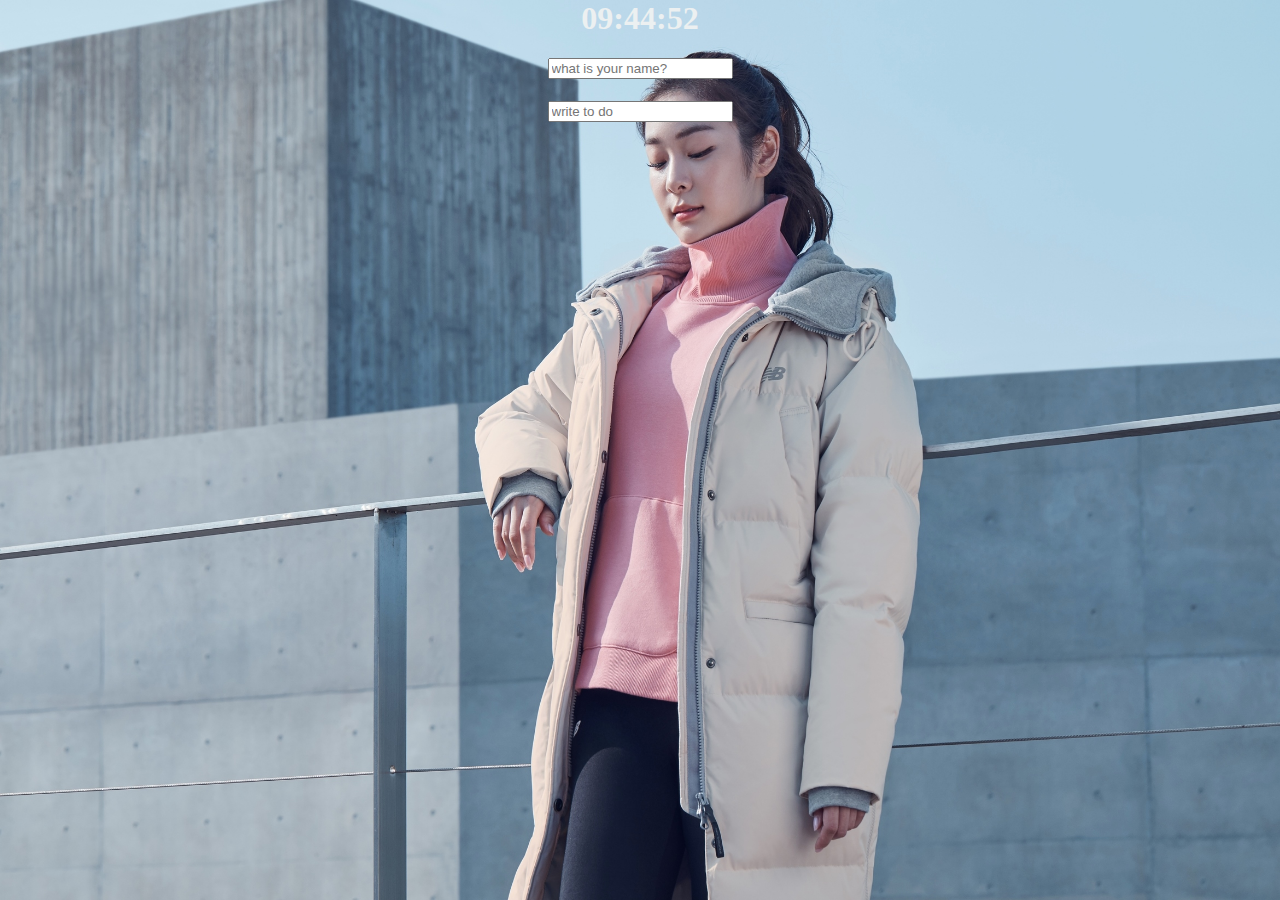
==== lev1.html @ 45cf51f8 "momentum" ====
<html>
<!DOCTYPE html>
<html>
    <header>
        <title>Something</title>
        <link rel="stylesheet" href="index.css"/>
        <meta charset="UTF-8"/>
    </header>

    <body>
        <div class="js-clock">
            <h1>00:00</h1>
        </div>
        <form class="js-form form">
            <input type="text" placeholder="what is your name?">
        </form>
        <h4 class="js-greetings greetings"></h4>

        <form class="js-toDoForm">
            <input type="text" placeholder="write to do">
        </form>
        <ul class="js-toDoList">
        </ul>

       
        <script src="clock.js"></script>
        <script src="greethings.js"></script>
        <script src="todo.js"></script>
        <script src="bg.js"></script>
    </body>

</html>
---- index.css ----
body{
    margin: 0 auto;
    background-color: #2c3e50;
    color: #ecf0f1;
}
.btn{
    cursor: pointer;
}

.clicked{
    color: blueviolet;
}
.js-clock{
    text-align: center;
}
.form,
.greethigs {
    display: none;
    
}
.showing{
    display: block;
    text-align: center;
}
@keyframes fadeIn{
    from{
        opacity: 0;
    }
    to{
        opacity: 1;
    }
}
.bgImg{
    position: absolute;
    top:0;
    left:0;
    width: 100%;
    height: 100%;
    z-index: -1;
    animation: fadeIn 0.5s linear;
}
.js-toDoForm,
.js-toDoList{
    text-align: center;
    list-style: none;
}
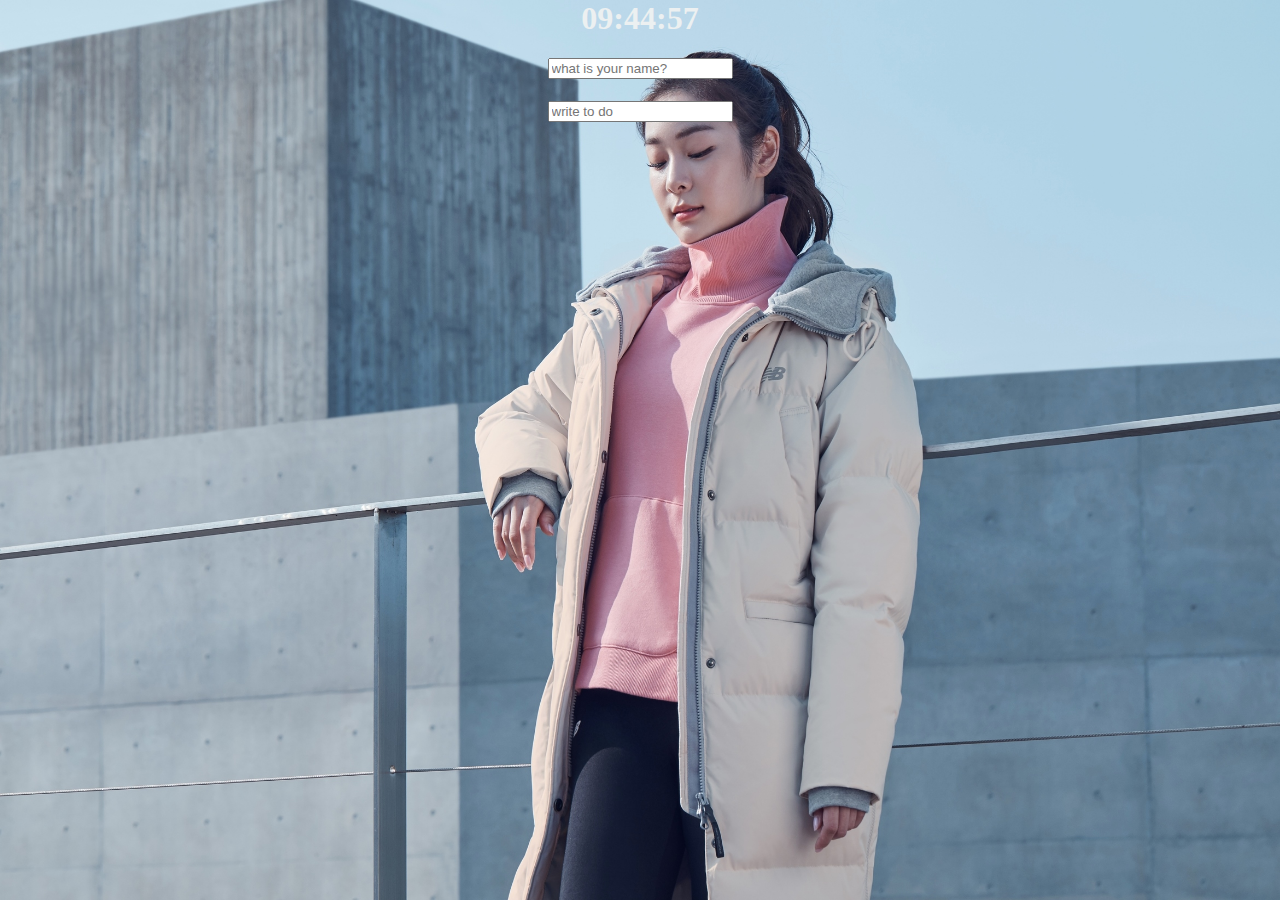
==== commit 54130bb3: "today" ====
--- a/lev1.html
+++ b/lev1.html
@@ -15,18 +15,19 @@
             <input type="text" placeholder="what is your name?">
         </form>
         <h4 class="js-greetings greetings"></h4>
-
+        <span class="js-weather"></span>
         <form class="js-toDoForm">
             <input type="text" placeholder="write to do">
         </form>
         <ul class="js-toDoList">
         </ul>
-
+        
        
         <script src="clock.js"></script>
         <script src="greethings.js"></script>
         <script src="todo.js"></script>
         <script src="bg.js"></script>
+        <script src="weather.js"></script>
     </body>
 
 </html>--- a/index.css
+++ b/index.css
@@ -14,11 +14,12 @@
     text-align: center;
 }
 .form,
-.greethigs {
+.greethigs{
     display: none;
     
 }
-.showing{
+.showing,
+.js-weather{
     display: block;
     text-align: center;
 }
